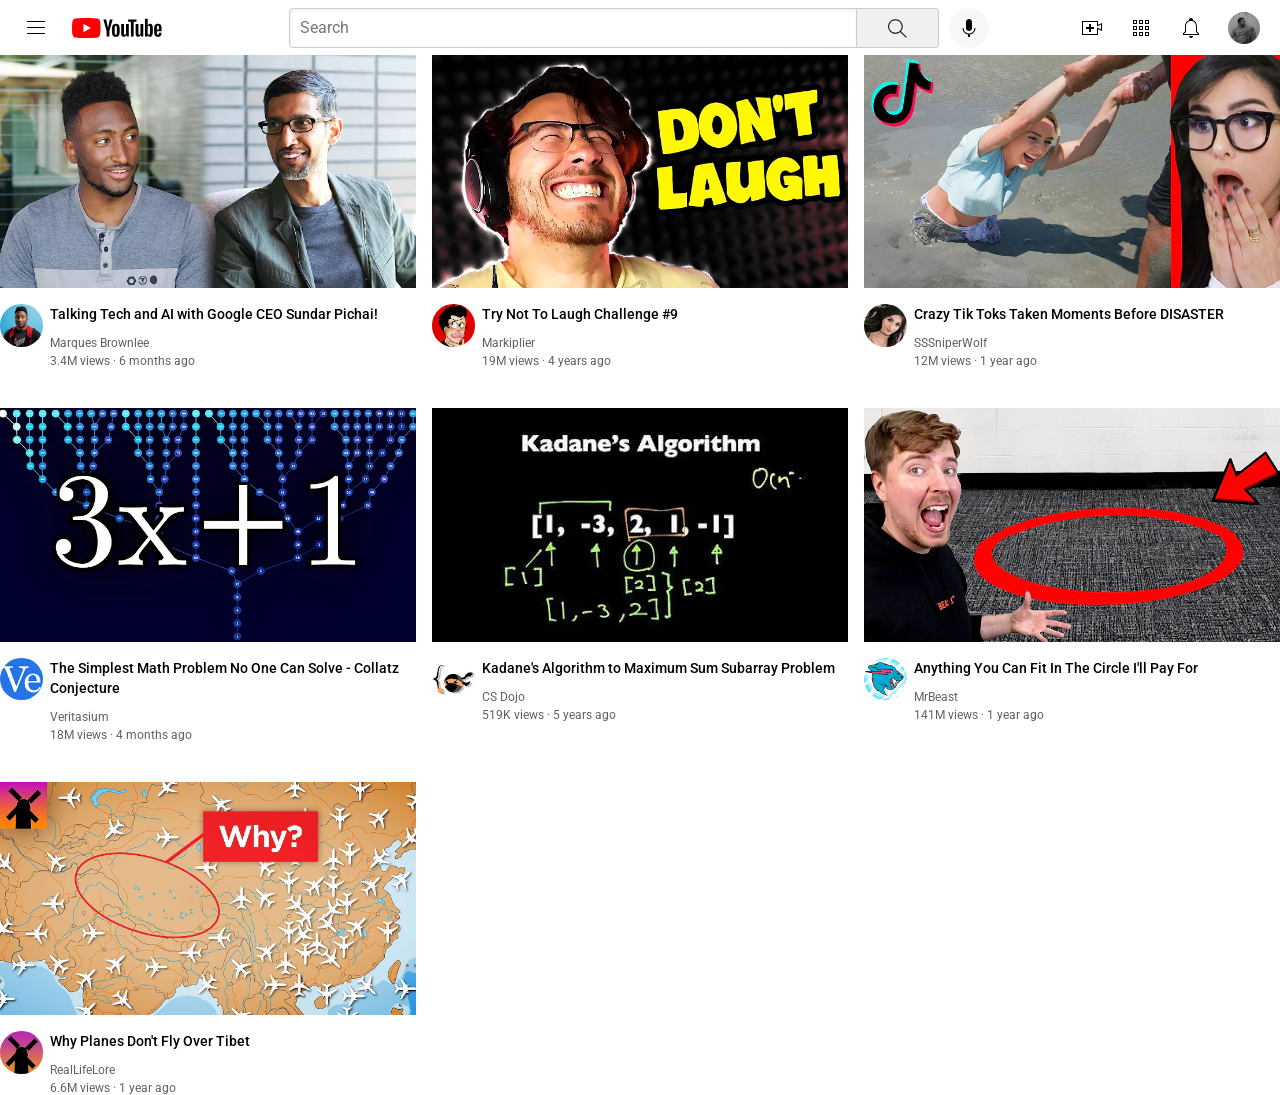
==== youtubeCss.html @ 1003f5fb "feature[header section]: Add icons to youtube header section & organize saved images, icons, thumbna" ====
<!DOCTYPE html>
<html lang="en">
<head>
    <meta charset="UTF-8">
    <meta http-equiv="X-UA-Compatible" content="IE=edge">
    <meta name="viewport" content="width=device-width, initial-scale=1.0">

    <link rel="preconnect" href="https://fonts.googleapis.com">
    <link rel="preconnect" href="https://fonts.gstatic.com" crossorigin>
    <link href="https://fonts.googleapis.com/css2?family=Roboto:wght@400;500;700&display=swap" rel="stylesheet">
    <link rel="stylesheet" href="stylesheets/general.css">
    <link rel="stylesheet" href="stylesheets/header.css">
    <link rel="stylesheet" href="stylesheets/video.css">

    <title> Vanilla CSS Youtube</title>
</head>
<body>

    <nav class="header">

        <div class="left-section">
            <img id="hamburger-icon" src="icons/hamburger-menu.svg" alt="">
            <img id="youtube-icon" src="icons/youtube-logo.svg" alt="">
        </div>

        <div class="middle-section">
            <input id="search-bar" type="text" placeholder="Search">
            <button id="search-btn"> 
                <img id="search-icon" src="icons/search.svg" alt="">
            </button>
            <img id="voice-icon" src="icons/voice-search-icon.svg" alt="">
        </div>

        <div class="right-section">
            <img id="upload-icon" src="icons/upload.svg" alt="">
            <img id="apps-icon" src="icons/youtube-apps.svg" alt="">
            <img id="notifications-icon" src="icons/notifications.svg" alt="">
            <img id="mychannel-icon" src="images/channels/mychannel.jpeg" alt="">
        </div>

    </nav>


    <section class="video-grid">

        <div class="video-preview">

            <div class="thumbnail-row">
                <img class='thumbnail' src="images/thumbnails/thumbnail-1.webp" alt="">
            </div>
        
            <div class="video-info-grid">
                <div class="channel-pic">
                    <img class="profile-pic" src="images/channels/channel-1.jpeg" alt="">
                </div>
    
                <div class="video-info">
                    <p class="video-title">
                        Talking Tech and AI with Google CEO Sundar Pichai!
                    </p>
                    <p class="video-author">
                        Marques Brownlee
                    </p>
                    <p class="video-stats">
                        3.4M views · 6 months ago
                    </p>
                </div>
                
            </div>
    
        </div>
    
        <div class="video-preview">
    
            <div class="thumbnail-row">
                <img class='thumbnail' src="images/thumbnails/thumbnail-2.webp" alt="">
            </div>
    
            <div class="video-info-grid">
    
                <div class="channel-pic">
                    <img class="profile-pic" src="images/channels/channel-2.jpeg" alt="">
                </div>
    
                <div class="video-info">
                    <p class="video-title">
                        Try Not To Laugh Challenge #9
                    </p>
                
                    <p class="video-author">
                        Markiplier
                    </p>
                
                    <p class="video-stats">
                        19M views · 4 years ago
                    </p>
                </div>
    
            </div>
        </div>
    
        <div class="video-preview">
    
            <div class="thumbnail-row">
                <img class='thumbnail' src="images/thumbnails/thumbnail-3.webp" alt="">
            </div>
        
            <div class="video-info-grid">
                <div class="channel-pic">
                    <img class="profile-pic" src="images/channels/channel-3.jpeg" alt="">
                </div>
    
                <div class="video-info">
                    <p class="video-title">
                        Crazy Tik Toks Taken Moments Before DISASTER
                    </p>
                    <p class="video-author">
                        SSSniperWolf
                    </p>
                    <p class="video-stats">
                        12M views · 1 year ago
                    </p>
                </div>
                
            </div>
    
        </div>
    
        <div class="video-preview">
    
            <div class="thumbnail-row">
                <img class='thumbnail' src="images/thumbnails/thumbnail-4.webp" alt="">
            </div>
        
            <div class="video-info-grid">
                <div class="channel-pic">
                    <img class="profile-pic" src="images/channels/channel-4.jpeg" alt="">
                </div>
    
                <div class="video-info">
                    <p class="video-title">
                        The Simplest Math Problem No One Can Solve - Collatz Conjecture
                    </p>
                    <p class="video-author">
                        Veritasium
                    </p>
                    <p class="video-stats">
                        18M views · 4 months ago
                    </p>
                </div>
                
            </div>
    
        </div>
    
        <div class="video-preview">
    
            <div class="thumbnail-row">
                <img class='thumbnail' src="images/thumbnails/thumbnail-5.webp" alt="">
            </div>
        
            <div class="video-info-grid">
                <div class="channel-pic">
                    <img class="profile-pic" src="images/channels/channel-5.jpeg" alt="">
                </div>
    
                <div class="video-info">
                    <p class="video-title">
                        Kadane's Algorithm to Maximum Sum Subarray Problem
                    </p>
                    <p class="video-author">
                        CS Dojo
                    </p>
                    <p class="video-stats">
                        519K views · 5 years ago
                    </p>
                </div>
                
            </div>
    
        </div>
    
        <div class="video-preview">
    
            <div class="thumbnail-row">
                <img class='thumbnail' src="images/thumbnails/thumbnail-6.webp" alt="">
            </div>
        
            <div class="video-info-grid">
                <div class="channel-pic">
                    <img class="profile-pic" src="images/channels/channel-6.jpeg" alt="">
                </div>
    
                <div class="video-info">
                    <p class="video-title">
                        Anything You Can Fit In The Circle I'll Pay For
                    </p>
                    <p class="video-author">
                        MrBeast
                    </p>
                    <p class="video-stats">
                        141M views · 1 year ago
                    </p>
                </div>
                
            </div>
    
        </div>
    
        <div class="video-preview">
    
            <div class="thumbnail-row">
                <img class='thumbnail' src="images/thumbnails/thumbnail-7.webp" alt="">
            </div>
        
            <div class="video-info-grid">
                <div class="channel-pic">
                    <img class="profile-pic" src="images/channels/channel-7.jpeg" alt="">
                </div>
    
                <div class="video-info">
                    <p class="video-title">
                        Why Planes Don't Fly Over Tibet
                    </p>
                    <p class="video-author">
                        RealLifeLore
                    </p>
                    <p class="video-stats">
                        6.6M views · 1 year ago
                    </p>
                </div>
                
            </div>
    
        </div>

    </section>

   
</body>
</html>
---- stylesheets/general.css ----
body{
    margin: 0;
}

p{
    font-family: 'Roboto', Arial;
    margin: 0;
}
---- stylesheets/header.css ----
.header{
    display: flex;
    flex-direction: row;
    justify-content: space-between;
    align-items: center;

    height: 55px;
}

.left-section{
    display: flex;
    align-items: center;
}

.middle-section{
    display: flex;
    align-items: center;

    flex: 1;
    margin-left: 70px;
    margin-right: 35px;
    max-width: 700px;
}

.right-section{
    display: flex;
    align-items: center;
    justify-content: space-between;
    flex-shrink: 0;

    width: 180px;
    margin-right: 20px;
}

#hamburger-icon{
    height: 24px;
    margin-left: 24px;
    margin-right: 24px;
}

#youtube-icon{
    height: 20px;
}

#search-bar{
    height: 36px;
    width: 100%;
    padding-left: 10px;
    border-radius: 4px;
    border-top-right-radius: 0;
    border-bottom-right-radius: 0;

    font-size: 16px;
    border: 1px solid rgb(204, 204, 204);
    box-shadow: inset 1px 2px 5px rgba(0,0,0,0.05);
}

#search-bar::placeholder{
    font-family: Roboto, Arial;
    font-size: 16px;
}

#search-bar:focus{
    box-shadow: none;
    border: 1px solid rgb(41, 117, 232);
    outline: none;
}

#search-btn{
    height: 40px;
    width: 100px;
    
    background-color: rgb(240, 240, 240);
    border: 1px solid rgb(204, 204, 204);
    border-top-right-radius: 4px;
    border-bottom-right-radius:  4px;
    border-left: none;
}

#search-icon{
    height: 25px;
    margin-top: 4px;
}

#voice-icon{
    height: 24px;
    margin-left: 10px;
    padding: 8px;
    border-radius: 50%;
    background-color: rgba(0,0,0,.03);
}

#upload-icon{
    height: 24px;
}

#apps-icon{
    height: 24px;
}

#notifications-icon{
    height: 24px;
}

#mychannel-icon{
    height: 32px;
    border-radius: 50%;
}
---- stylesheets/video.css ----
.video-grid{
    display: grid;
    grid-template-columns: 1fr 1fr 1fr;
    column-gap: 16px;
    row-gap: 40px;
}

.thumbnail-row{
    margin-bottom: 12px;
}

.thumbnail{
    width: 100%;
}

.video-info-grid{
    display: grid;
    grid-template-columns: 50px 1fr;
}

.profile-pic{
      
    width: 85%;
    border-radius: 50%;

}

.video-title{
    margin-bottom: 12px;
    font-size: 14px;
    font-weight: 500;
    line-height: 20px;
}

.video-author,
.video-stats{
    font-size: 12px;
    color: rgb(96,96,96);
}

.video-author{
    margin-bottom: 4px;
}
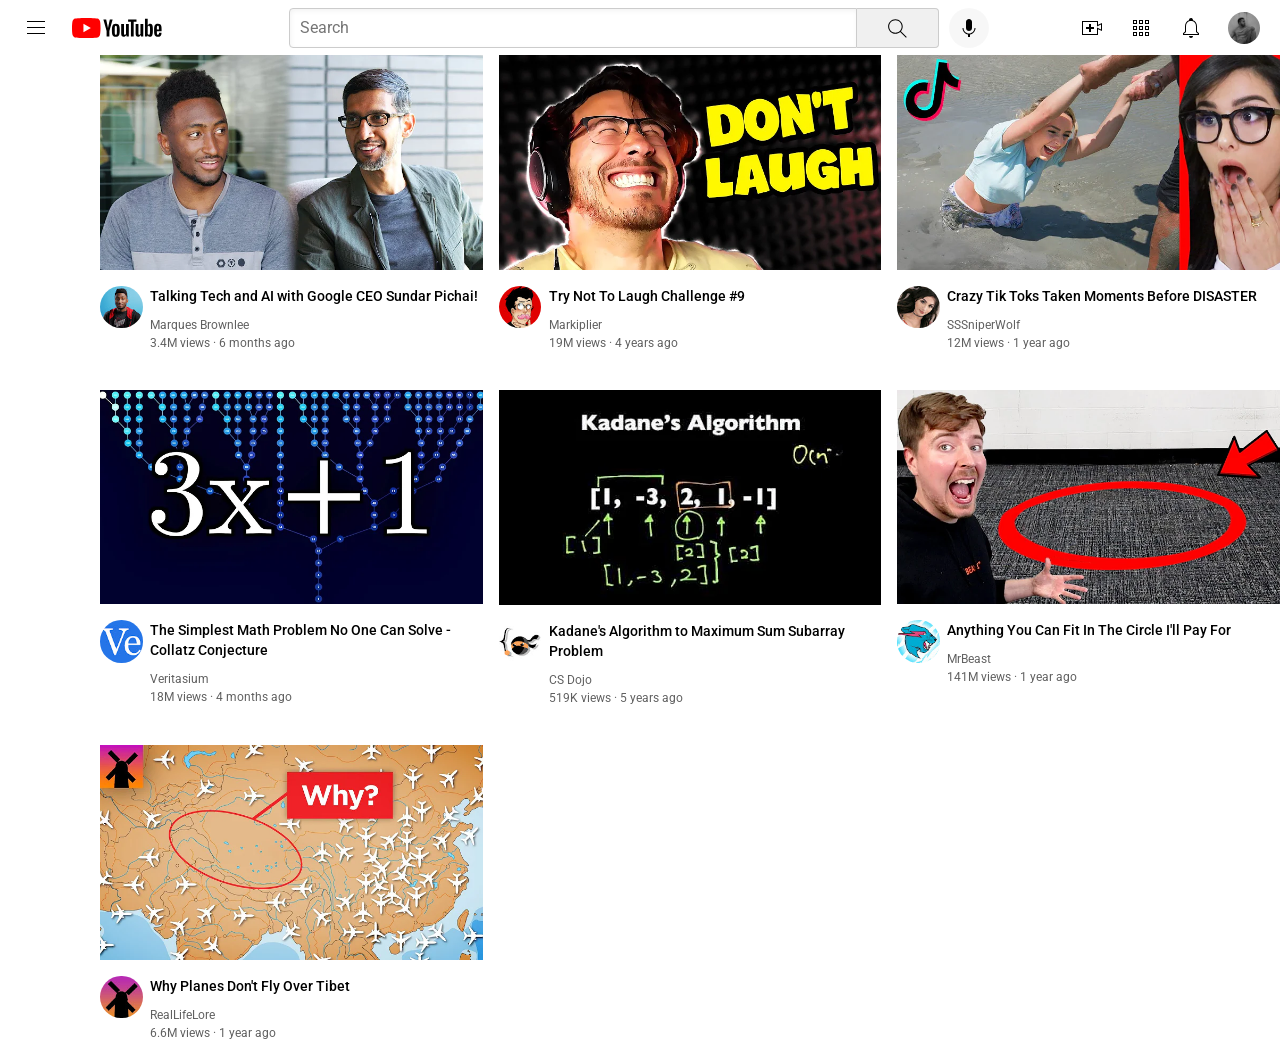
==== commit 5849a5b2: "feat[sidebar]: Add sidebar. No icons on the sidebar yet" ====
--- a/youtubeCss.html
+++ b/youtubeCss.html
@@ -10,6 +10,7 @@
     <link href="https://fonts.googleapis.com/css2?family=Roboto:wght@400;500;700&display=swap" rel="stylesheet">
     <link rel="stylesheet" href="stylesheets/general.css">
     <link rel="stylesheet" href="stylesheets/header.css">
+    <link rel="stylesheet" href="stylesheets/sidebar.css">
     <link rel="stylesheet" href="stylesheets/video.css">
 
     <title> Vanilla CSS Youtube</title>
@@ -40,6 +41,10 @@
 
     </nav>
 
+    <aside class="sidebar">
+
+    </aside>
+
 
     <section class="video-grid">
 
--- a/stylesheets/header.css
+++ b/stylesheets/header.css
@@ -1,10 +1,14 @@
 .header{
+    position: sticky;
     display: flex;
     flex-direction: row;
     justify-content: space-between;
     align-items: center;
 
+    top: 0;
     height: 55px;
+
+    background-color: white;
 }
 
 .left-section{
--- a/stylesheets/sidebar.css
+++ b/stylesheets/sidebar.css
@@ -0,0 +1,8 @@
+.sidebar{
+    position: fixed;
+
+    left: 0;
+    height: 100vh;
+    width: 80px;
+    background-color: white;
+}
--- a/stylesheets/video.css
+++ b/stylesheets/video.css
@@ -1,6 +1,7 @@
 
 .video-grid{
     display: grid;
+    margin-left: 100px;
     grid-template-columns: 1fr 1fr 1fr;
     column-gap: 16px;
     row-gap: 40px;
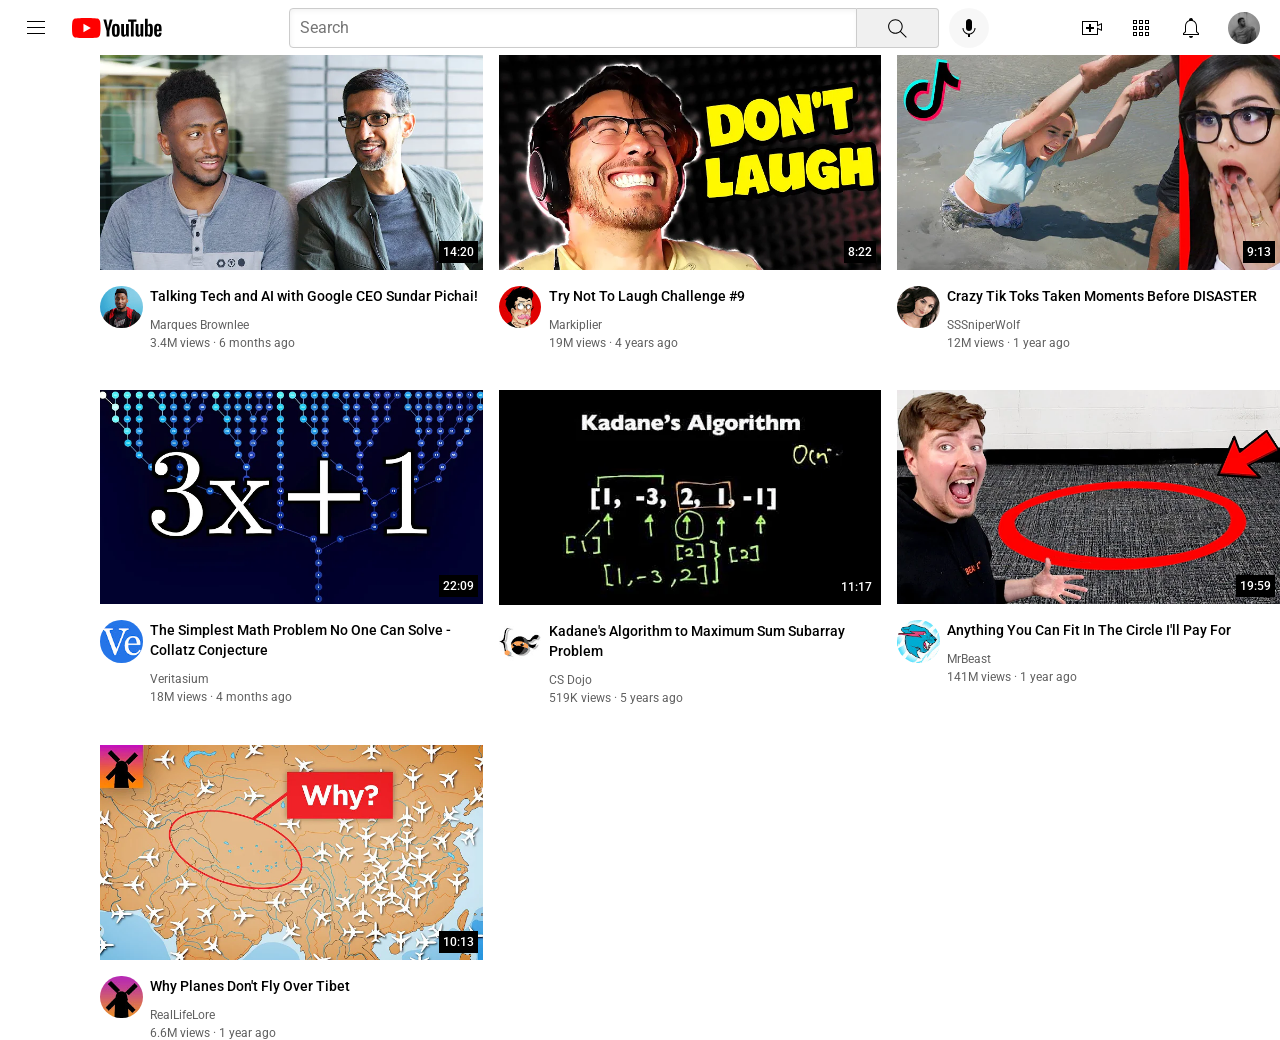
==== commit ae8efd7f: "fix[video thumbnails]: Add video length to video thumbnails" ====
--- a/youtubeCss.html
+++ b/youtubeCss.html
@@ -52,6 +52,7 @@
 
             <div class="thumbnail-row">
                 <img class='thumbnail' src="images/thumbnails/thumbnail-1.webp" alt="">
+                <div class="video-time">14:20</div>
             </div>
         
             <div class="video-info-grid">
@@ -79,6 +80,7 @@
     
             <div class="thumbnail-row">
                 <img class='thumbnail' src="images/thumbnails/thumbnail-2.webp" alt="">
+                <div class="video-time">8:22</div>
             </div>
     
             <div class="video-info-grid">
@@ -108,6 +110,7 @@
     
             <div class="thumbnail-row">
                 <img class='thumbnail' src="images/thumbnails/thumbnail-3.webp" alt="">
+                <div class="video-time">9:13</div>
             </div>
         
             <div class="video-info-grid">
@@ -135,6 +138,7 @@
     
             <div class="thumbnail-row">
                 <img class='thumbnail' src="images/thumbnails/thumbnail-4.webp" alt="">
+                <div class="video-time">22:09</div>
             </div>
         
             <div class="video-info-grid">
@@ -162,6 +166,7 @@
     
             <div class="thumbnail-row">
                 <img class='thumbnail' src="images/thumbnails/thumbnail-5.webp" alt="">
+                <div class="video-time">11:17</div>
             </div>
         
             <div class="video-info-grid">
@@ -189,6 +194,7 @@
     
             <div class="thumbnail-row">
                 <img class='thumbnail' src="images/thumbnails/thumbnail-6.webp" alt="">
+                <div class="video-time">19:59</div>
             </div>
         
             <div class="video-info-grid">
@@ -216,6 +222,7 @@
     
             <div class="thumbnail-row">
                 <img class='thumbnail' src="images/thumbnails/thumbnail-7.webp" alt="">
+                <div class="video-time">10:13</div>
             </div>
         
             <div class="video-info-grid">
--- a/stylesheets/header.css
+++ b/stylesheets/header.css
@@ -4,6 +4,7 @@
     flex-direction: row;
     justify-content: space-between;
     align-items: center;
+    z-index: 5;
 
     top: 0;
     height: 55px;
--- a/stylesheets/video.css
+++ b/stylesheets/video.css
@@ -8,11 +8,25 @@
 }
 
 .thumbnail-row{
+    position: relative;
     margin-bottom: 12px;
 }
 
 .thumbnail{
     width: 100%;
+}
+
+.video-time{
+    position: absolute;
+    right: 5px;
+    bottom: 11px;
+    padding: 4px;
+
+    font-family: Roboto, Arial;
+    font-weight: 500;
+    font-size: 12px;
+    color: white;
+    background-color: black;
 }
 
 .video-info-grid{
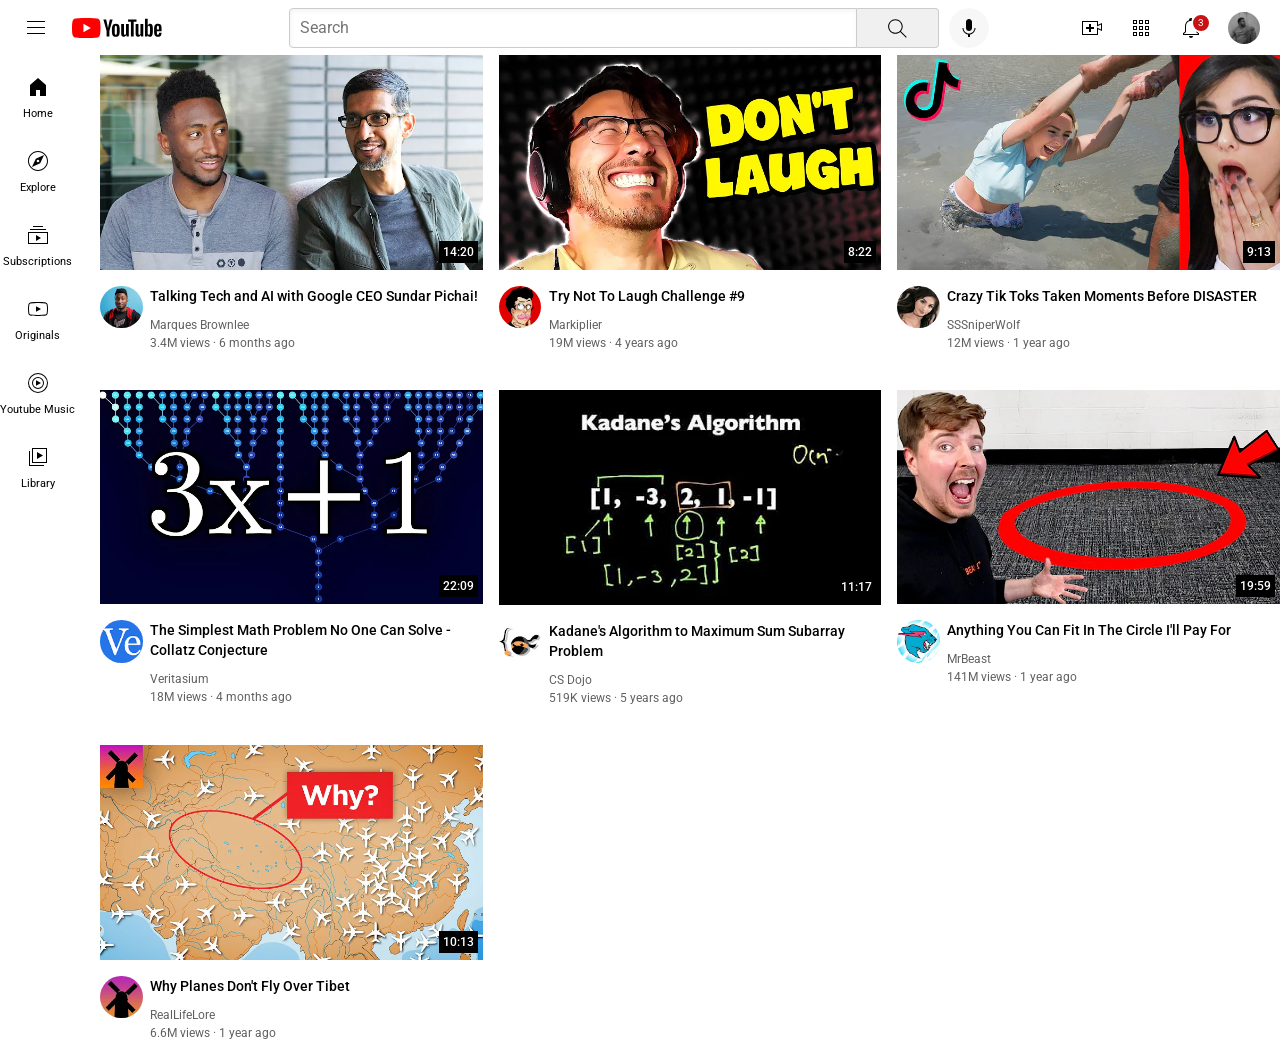
==== commit 3ef2b7b1: "feat[sidebar]: Add sidebar links and icons" ====
--- a/youtubeCss.html
+++ b/youtubeCss.html
@@ -43,6 +43,36 @@
 
     <aside class="sidebar">
 
+        <div class="sidebar-link">
+            <img src="icons/home.svg" alt="">
+            <div>Home</div>
+        </div>
+
+        <div class="sidebar-link">
+            <img src="icons/explore.svg" alt="">
+            <div>Explore</div>
+        </div>
+
+        <div class="sidebar-link">
+            <img src="icons/subscriptions.svg" alt="">
+            <div>Subscriptions</div>
+        </div>
+
+        <div class="sidebar-link">
+            <img src="icons/originals.svg" alt="">
+            <div>Originals</div>
+        </div>
+
+        <div class="sidebar-link">
+            <img src="icons/youtube-music.svg" alt="">
+            <div>Youtube Music</div>
+        </div>
+
+        <div class="sidebar-link">
+            <img src="icons/library.svg" alt="">
+            <div>Library</div>
+        </div>
+
     </aside>
 
 
--- a/stylesheets/header.css
+++ b/stylesheets/header.css
@@ -28,6 +28,7 @@
 }
 
 .right-section{
+    position: relative;
     display: flex;
     align-items: center;
     justify-content: space-between;
@@ -107,6 +108,27 @@
     height: 24px;
 }
 
+.right-section::after{
+    content: '3';
+
+    position: absolute;
+    display: flex;
+    justify-content: center;
+    align-items: center;
+
+    width: 16px;
+    height: 16px;
+    left: 111px;
+    top: 1px;
+    border-radius: 50%;
+
+    color: white;
+    font-family: Roboto, Arial;
+    font-size: 10px;
+    border: 2px solid white;
+    background-color: rgb(201, 18, 18);
+}
+
 #mychannel-icon{
     height: 32px;
     border-radius: 50%;
--- a/stylesheets/sidebar.css
+++ b/stylesheets/sidebar.css
@@ -3,6 +3,31 @@
 
     left: 0;
     height: 100vh;
-    width: 80px;
+    width: 75px;
+    margin-top: 5px;
     background-color: white;
-}+}
+
+.sidebar-link{
+    display: flex;
+    flex-direction: column;
+    justify-content: center;
+    align-items: center;
+    height: 74px;
+    cursor: pointer;
+}
+
+.sidebar-link:hover{
+    background-color: rgb(235, 235, 235);
+}
+
+.sidebar-link img{
+    height: 24px;
+}
+
+.sidebar-link div{
+    margin-top: 8px;
+    font-family: Roboto, Arial;
+    font-size: 11px;
+}
+
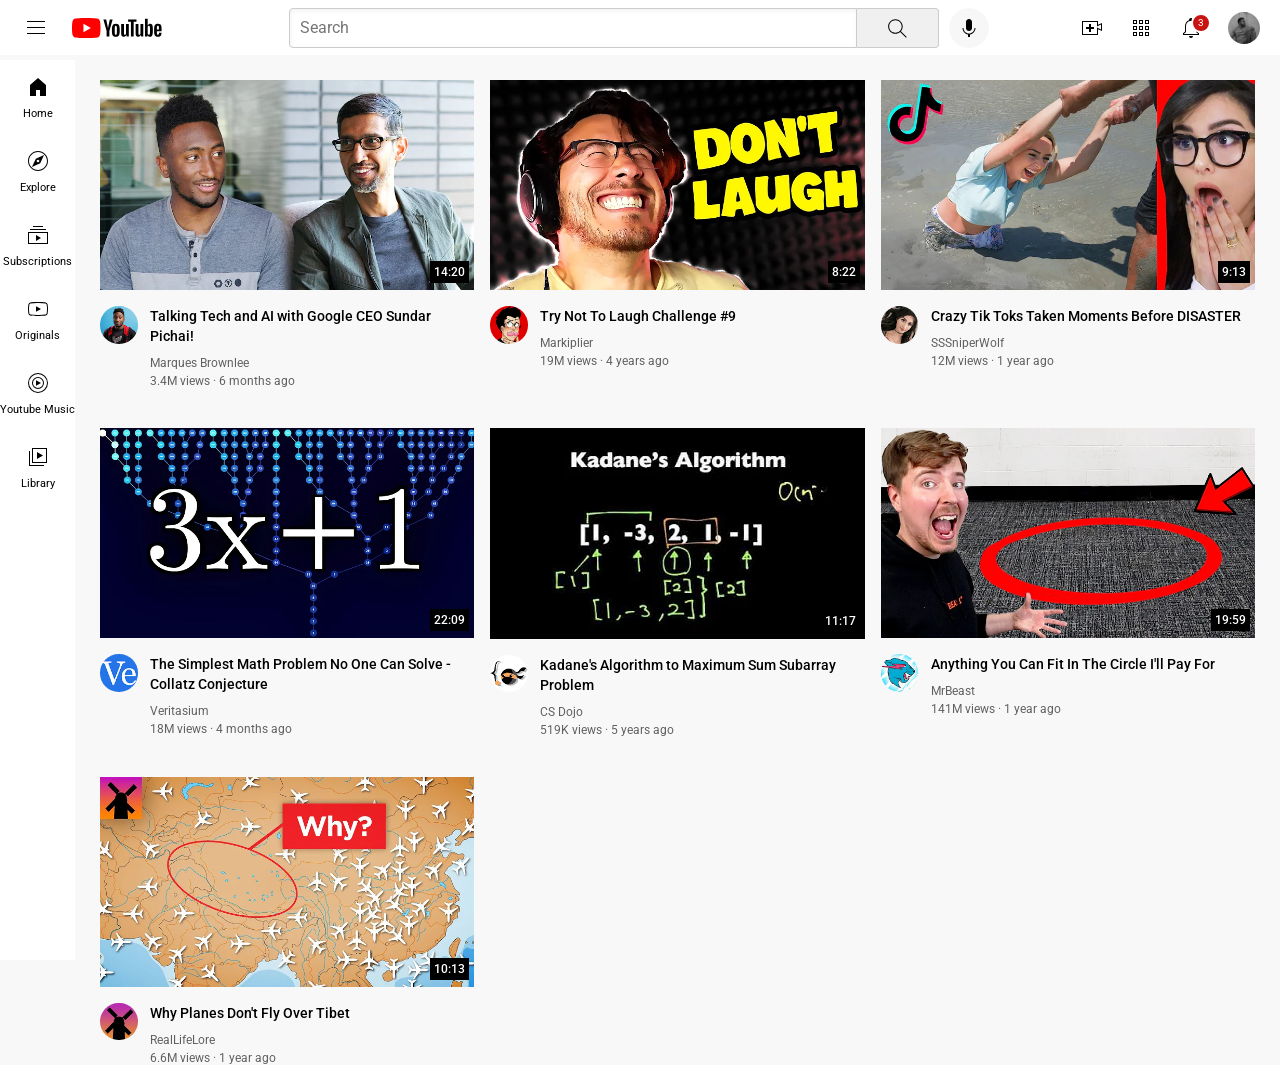
==== commit 0168635b: "fix: Minor margin fix, hover effects, background-color change" ====
--- a/youtubeCss.html
+++ b/youtubeCss.html
@@ -28,12 +28,17 @@
             <input id="search-bar" type="text" placeholder="Search">
             <button id="search-btn"> 
                 <img id="search-icon" src="icons/search.svg" alt="">
+                <div class="tooltip">Search</div>
             </button>
             <img id="voice-icon" src="icons/voice-search-icon.svg" alt="">
         </div>
 
         <div class="right-section">
-            <img id="upload-icon" src="icons/upload.svg" alt="">
+
+            <div id="upload-btn">
+                <img id="upload-icon" src="icons/upload.svg" alt="">
+                <div class="tooltip">Upload</div>
+            </div>
             <img id="apps-icon" src="icons/youtube-apps.svg" alt="">
             <img id="notifications-icon" src="icons/notifications.svg" alt="">
             <img id="mychannel-icon" src="images/channels/mychannel.jpeg" alt="">
--- a/stylesheets/general.css
+++ b/stylesheets/general.css
@@ -1,5 +1,6 @@
 body{
     margin: 0;
+    background-color: rgb(248, 248, 248);
 }
 
 p{
--- a/stylesheets/header.css
+++ b/stylesheets/header.css
@@ -10,6 +10,10 @@
     height: 55px;
 
     background-color: white;
+}
+
+.header img, button{
+    cursor: pointer;
 }
 
 .left-section{
@@ -132,4 +136,29 @@
 #mychannel-icon{
     height: 32px;
     border-radius: 50%;
+}
+
+.tooltip{
+    position: absolute;
+    bottom: -25px;
+    padding: 4px 8px;
+    border-radius: 2px;
+
+    font-family: Roboto, Arial;
+    font-size: 12px;
+    color: white;
+    background-color: grey;
+    opacity: 0;
+    transition: opacity .2s;
+    pointer-events: none;
+}
+
+#search-btn:hover .tooltip, #upload-btn:hover .tooltip{
+    opacity: 1;
+}
+
+#upload-btn{
+    position: relative;
+    display: flex;
+    justify-content: center;
 }
--- a/stylesheets/sidebar.css
+++ b/stylesheets/sidebar.css
@@ -29,5 +29,4 @@
     margin-top: 8px;
     font-family: Roboto, Arial;
     font-size: 11px;
-}
-
+}
--- a/stylesheets/video.css
+++ b/stylesheets/video.css
@@ -1,10 +1,13 @@
 
 .video-grid{
     display: grid;
-    margin-left: 100px;
     grid-template-columns: 1fr 1fr 1fr;
     column-gap: 16px;
     row-gap: 40px;
+    
+    margin-left: 100px;
+    margin-right: 25px;
+    margin-top: 25px;
 }
 
 .thumbnail-row{
@@ -36,13 +39,13 @@
 
 .profile-pic{
       
-    width: 85%;
+    width: 75%;
     border-radius: 50%;
 
 }
 
 .video-title{
-    margin-bottom: 12px;
+    margin-bottom: 10px;
     font-size: 14px;
     font-weight: 500;
     line-height: 20px;
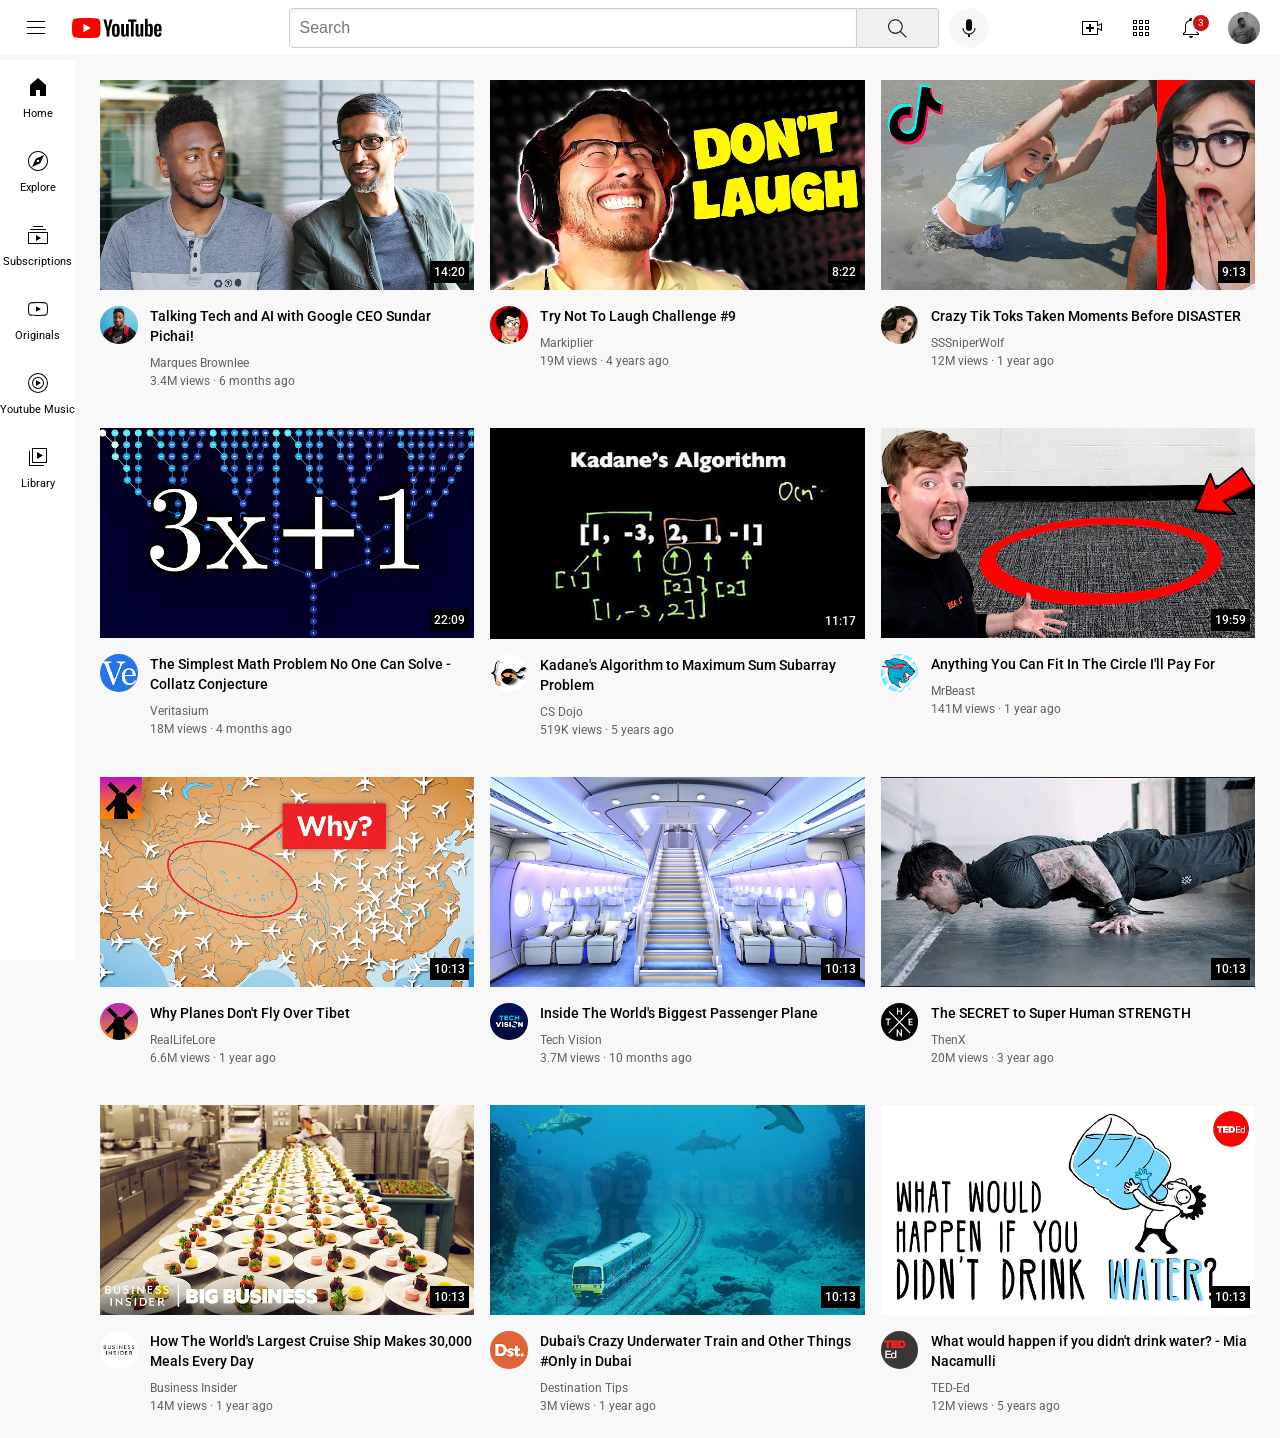
==== commit 5df79829: "fix: minor curser pointer fixes, complete the video grid, DRY code cleanup" ====
--- a/youtubeCss.html
+++ b/youtubeCss.html
@@ -81,7 +81,7 @@
     </aside>
 
 
-    <section class="video-grid">
+    <main class="video-grid">
 
         <div class="video-preview">
 
@@ -280,8 +280,148 @@
             </div>
     
         </div>
-
-    </section>
+    
+        <div class="video-preview">
+    
+            <div class="thumbnail-row">
+                <img class='thumbnail' src="images/thumbnails/thumbnail-8.webp" alt="">
+                <div class="video-time">10:13</div>
+            </div>
+        
+            <div class="video-info-grid">
+                <div class="channel-pic">
+                    <img class="profile-pic" src="images/channels/channel-8.jpeg" alt="">
+                </div>
+    
+                <div class="video-info">
+                    <p class="video-title">
+                        Inside The World's Biggest Passenger Plane
+                    </p>
+                    <p class="video-author">
+                        Tech Vision
+                    </p>
+                    <p class="video-stats">
+                        3.7M views · 10 months ago
+                    </p>
+                </div>
+                
+            </div>
+    
+        </div>
+    
+        <div class="video-preview">
+    
+            <div class="thumbnail-row">
+                <img class='thumbnail' src="images/thumbnails/thumbnail-9.webp" alt="">
+                <div class="video-time">10:13</div>
+            </div>
+        
+            <div class="video-info-grid">
+                <div class="channel-pic">
+                    <img class="profile-pic" src="images/channels/channel-9.jpeg" alt="">
+                </div>
+    
+                <div class="video-info">
+                    <p class="video-title">
+                        The SECRET to Super Human STRENGTH
+                    </p>
+                    <p class="video-author">
+                        ThenX
+                    </p>
+                    <p class="video-stats">
+                        20M views · 3 year ago
+                    </p>
+                </div>
+                
+            </div>
+    
+        </div>
+    
+        <div class="video-preview">
+    
+            <div class="thumbnail-row">
+                <img class='thumbnail' src="images/thumbnails/thumbnail-10.webp" alt="">
+                <div class="video-time">10:13</div>
+            </div>
+        
+            <div class="video-info-grid">
+                <div class="channel-pic">
+                    <img class="profile-pic" src="images/channels/channel-10.jpeg" alt="">
+                </div>
+    
+                <div class="video-info">
+                    <p class="video-title">
+                        How The World's Largest Cruise Ship Makes 30,000 Meals Every Day
+                    </p>
+                    <p class="video-author">
+                        Business Insider
+                    </p>
+                    <p class="video-stats">
+                        14M views · 1 year ago
+                    </p>
+                </div>
+                
+            </div>
+    
+        </div>
+    
+        <div class="video-preview">
+    
+            <div class="thumbnail-row">
+                <img class='thumbnail' src="images/thumbnails/thumbnail-11.webp" alt="">
+                <div class="video-time">10:13</div>
+            </div>
+        
+            <div class="video-info-grid">
+                <div class="channel-pic">
+                    <img class="profile-pic" src="images/channels/channel-11.jpeg" alt="">
+                </div>
+    
+                <div class="video-info">
+                    <p class="video-title">
+                       Dubai's Crazy Underwater Train and Other Things #Only in Dubai
+                    </p>
+                    <p class="video-author">
+                        Destination Tips
+                    </p>
+                    <p class="video-stats">
+                        3M views · 1 year ago
+                    </p>
+                </div>
+                
+            </div>
+    
+        </div>
+    
+        <div class="video-preview">
+    
+            <div class="thumbnail-row">
+                <img class='thumbnail' src="images/thumbnails/thumbnail-12.webp" alt="">
+                <div class="video-time">10:13</div>
+            </div>
+        
+            <div class="video-info-grid">
+                <div class="channel-pic">
+                    <img class="profile-pic" src="images/channels/channel-12.jpeg" alt="">
+                </div>
+    
+                <div class="video-info">
+                    <p class="video-title">
+                        What would happen if you didn't drink water? - Mia Nacamulli
+                    </p>
+                    <p class="video-author">
+                        TED-Ed
+                    </p>
+                    <p class="video-stats">
+                        12M views · 5 years ago
+                    </p>
+                </div>
+                
+            </div>
+    
+        </div>
+
+    </main>
 
    
 </body>
--- a/stylesheets/general.css
+++ b/stylesheets/general.css
@@ -1,9 +1,9 @@
 body{
     margin: 0;
+    font-family: Roboto, Arial;
     background-color: rgb(248, 248, 248);
 }
 
 p{
-    font-family: 'Roboto', Arial;
     margin: 0;
 }
--- a/stylesheets/header.css
+++ b/stylesheets/header.css
@@ -66,7 +66,6 @@
 }
 
 #search-bar::placeholder{
-    font-family: Roboto, Arial;
     font-size: 16px;
 }
 
@@ -127,7 +126,6 @@
     border-radius: 50%;
 
     color: white;
-    font-family: Roboto, Arial;
     font-size: 10px;
     border: 2px solid white;
     background-color: rgb(201, 18, 18);
@@ -144,7 +142,6 @@
     padding: 4px 8px;
     border-radius: 2px;
 
-    font-family: Roboto, Arial;
     font-size: 12px;
     color: white;
     background-color: grey;
--- a/stylesheets/sidebar.css
+++ b/stylesheets/sidebar.css
@@ -27,6 +27,5 @@
 
 .sidebar-link div{
     margin-top: 8px;
-    font-family: Roboto, Arial;
     font-size: 11px;
 }
--- a/stylesheets/video.css
+++ b/stylesheets/video.css
@@ -8,6 +8,22 @@
     margin-left: 100px;
     margin-right: 25px;
     margin-top: 25px;
+    margin-bottom: 25px;
+}
+
+@media (max-width: 1000px){
+
+    .video-grid{
+        grid-template-columns: 1fr 1fr;
+    }
+    
+}
+@media (min-width: 1600px){
+
+    .video-grid{
+        grid-template-columns: 1fr 1fr 1fr 1fr;
+    }
+    
 }
 
 .thumbnail-row{
@@ -25,7 +41,6 @@
     bottom: 11px;
     padding: 4px;
 
-    font-family: Roboto, Arial;
     font-weight: 500;
     font-size: 12px;
     color: white;
@@ -61,3 +76,6 @@
     margin-bottom: 4px;
 }
 
+.video-grid img, p{
+    cursor: pointer;
+}
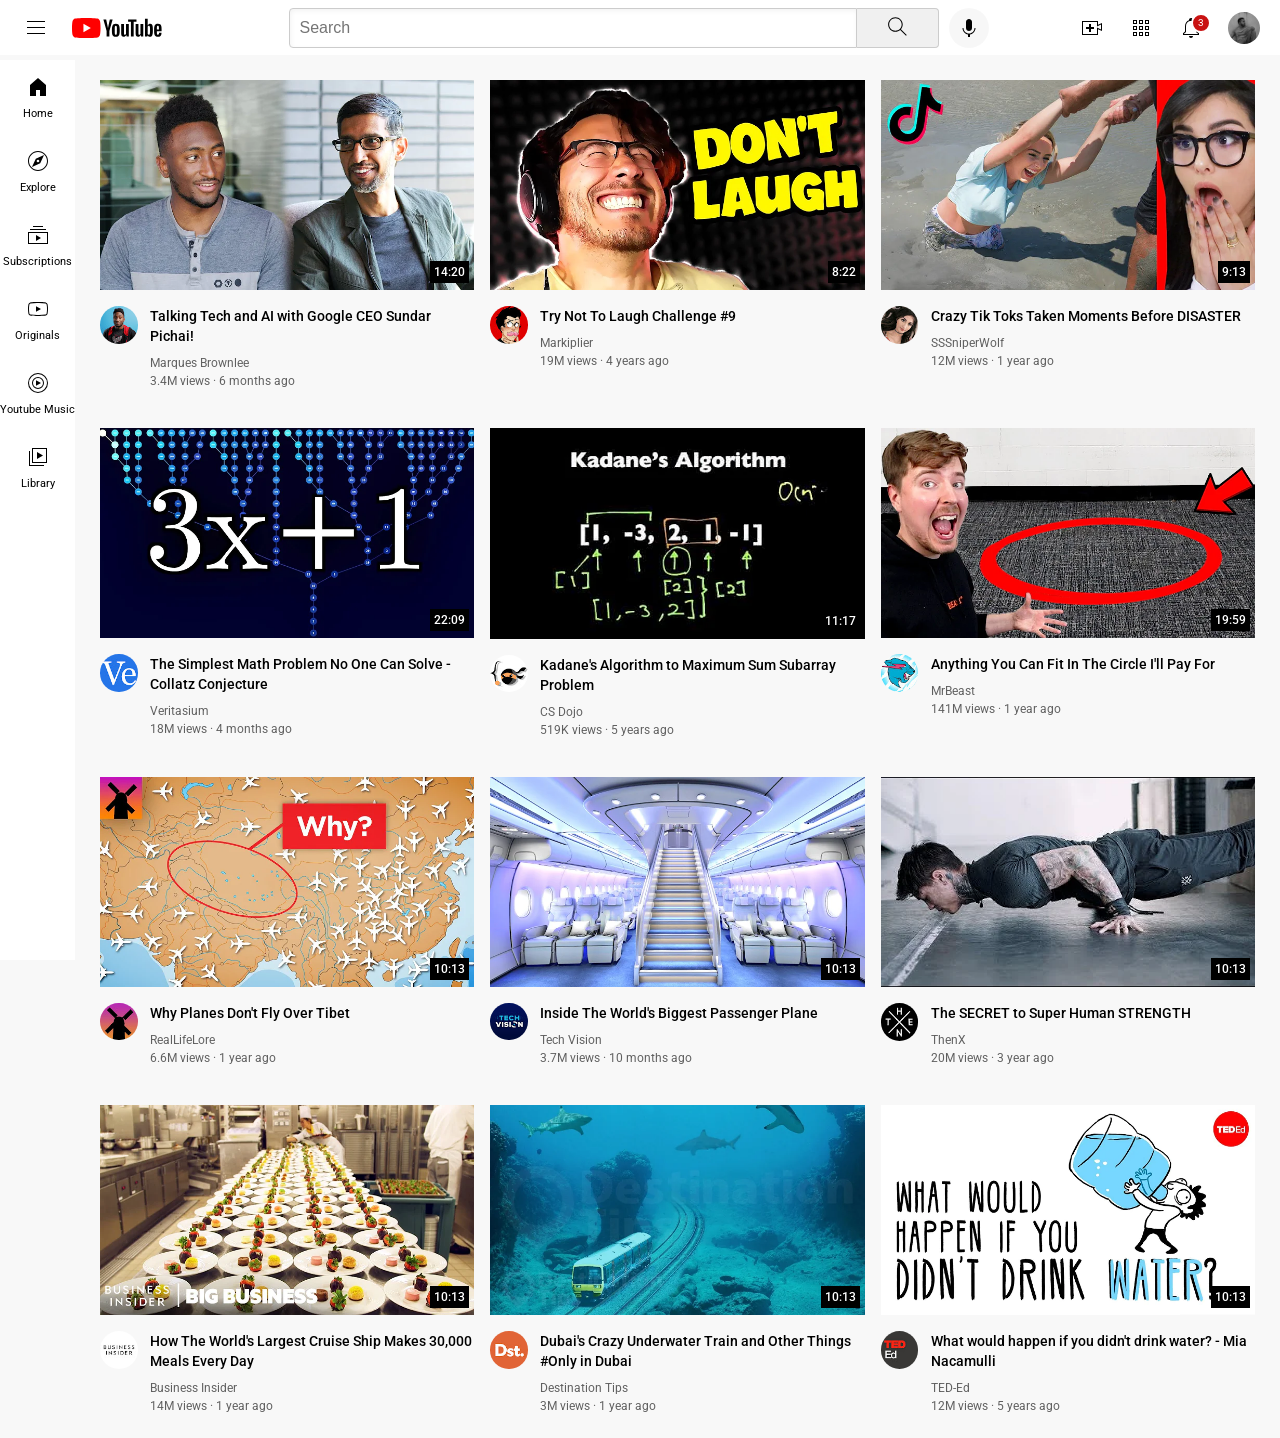
==== commit df90bf85: "fix[header]: Finish adding tooltips for all icons on header. Finish project" ====
--- a/youtubeCss.html
+++ b/youtubeCss.html
@@ -26,11 +26,16 @@
 
         <div class="middle-section">
             <input id="search-bar" type="text" placeholder="Search">
+
             <button id="search-btn"> 
                 <img id="search-icon" src="icons/search.svg" alt="">
                 <div class="tooltip">Search</div>
             </button>
-            <img id="voice-icon" src="icons/voice-search-icon.svg" alt="">
+
+            <div id="voice-btn">
+                <img id="voice-icon" src="icons/voice-search-icon.svg" alt="">
+                <div class="tooltip">Voice Search</div>
+            </div>
         </div>
 
         <div class="right-section">
@@ -39,8 +44,16 @@
                 <img id="upload-icon" src="icons/upload.svg" alt="">
                 <div class="tooltip">Upload</div>
             </div>
-            <img id="apps-icon" src="icons/youtube-apps.svg" alt="">
-            <img id="notifications-icon" src="icons/notifications.svg" alt="">
+
+            <div id="apps-btn">
+                <img id="apps-icon" src="icons/youtube-apps.svg" alt="">
+                <div class="tooltip">Youtube Apps</div>
+            </div>
+
+            <div id="notifications-btn">
+                <img id="notifications-icon" src="icons/notifications.svg" alt="">
+                <div class="tooltip">Notifications</div>
+            </div>
             <img id="mychannel-icon" src="images/channels/mychannel.jpeg" alt="">
         </div>
 
--- a/stylesheets/header.css
+++ b/stylesheets/header.css
@@ -111,7 +111,7 @@
     height: 24px;
 }
 
-.right-section::after{
+#notifications-btn::after{
     content: '3';
 
     position: absolute;
@@ -129,6 +129,7 @@
     font-size: 10px;
     border: 2px solid white;
     background-color: rgb(201, 18, 18);
+    cursor: pointer;
 }
 
 #mychannel-icon{
@@ -138,7 +139,7 @@
 
 .tooltip{
     position: absolute;
-    bottom: -25px;
+    bottom: -35px;
     padding: 4px 8px;
     border-radius: 2px;
 
@@ -150,12 +151,24 @@
     pointer-events: none;
 }
 
-#search-btn:hover .tooltip, #upload-btn:hover .tooltip{
+#search-btn .tooltip,
+#voice-btn .tooltip{
+    bottom: -22px;
+}
+
+#search-btn:hover .tooltip, 
+#voice-btn:hover .tooltip,
+#upload-btn:hover .tooltip,
+#apps-btn:hover .tooltip,
+#notifications-btn:hover .tooltip{
     opacity: 1;
 }
 
-#upload-btn{
-    position: relative;
+#search-btn, 
+#voice-btn,
+#upload-btn,
+#apps-btn,
+#notifications-btn{
     display: flex;
     justify-content: center;
 }
